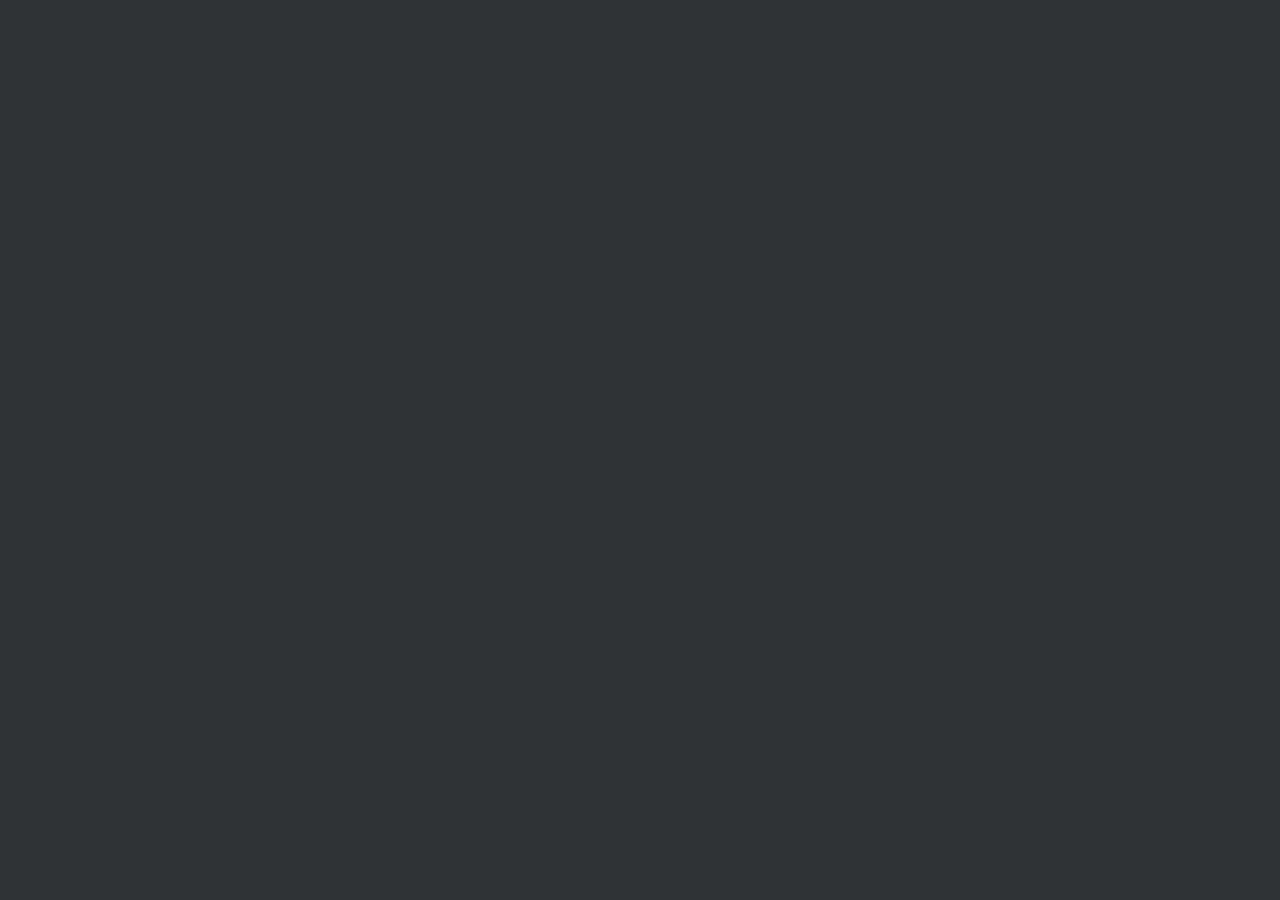
==== 5/index.html @ 3c9c6ffc "Add new file start chapter 5" ====
<!DOCTYPE html>
<html lang="pl">
<head>

	<meta charset="utf-8">
	<title>Philosophia Blog</title>
	<meta name="description" content="Blog na temat ciekawych publikacji z dziedziny filozofii. Omówienie wybranych tekstów najsłynniejszych autorów!">
	<meta name="keywords" content="filozofia, książki, blog, przemyślenia">
	<meta name="author" content="Mortinez Walles">
	
	<meta http-equiv="X-Ua-Compatible" content="IE=edge,chrome=1">
	
	<link rel="stylesheet" href="main.css">
	<link href="https://fonts.googleapis.com/css?family=Open+Sans:400,700&amp;subset=latin-ext" rel="stylesheet">
	
	<!--[if lt IE 9]>
	<script src="//cdnjs.cloudflare.com/ajax/libs/html5shiv/3.7.3/html5shiv.min.js"></script>
	<![endif]-->
	
</head>

<body>



</body>
</html>
---- 5/main.css ----
body
{
	margin: 0;
	background-color: #2F3336;
	color: #efefef;
    font-family: 'Open Sans', sans-serif;
    font-size: 17px;
}
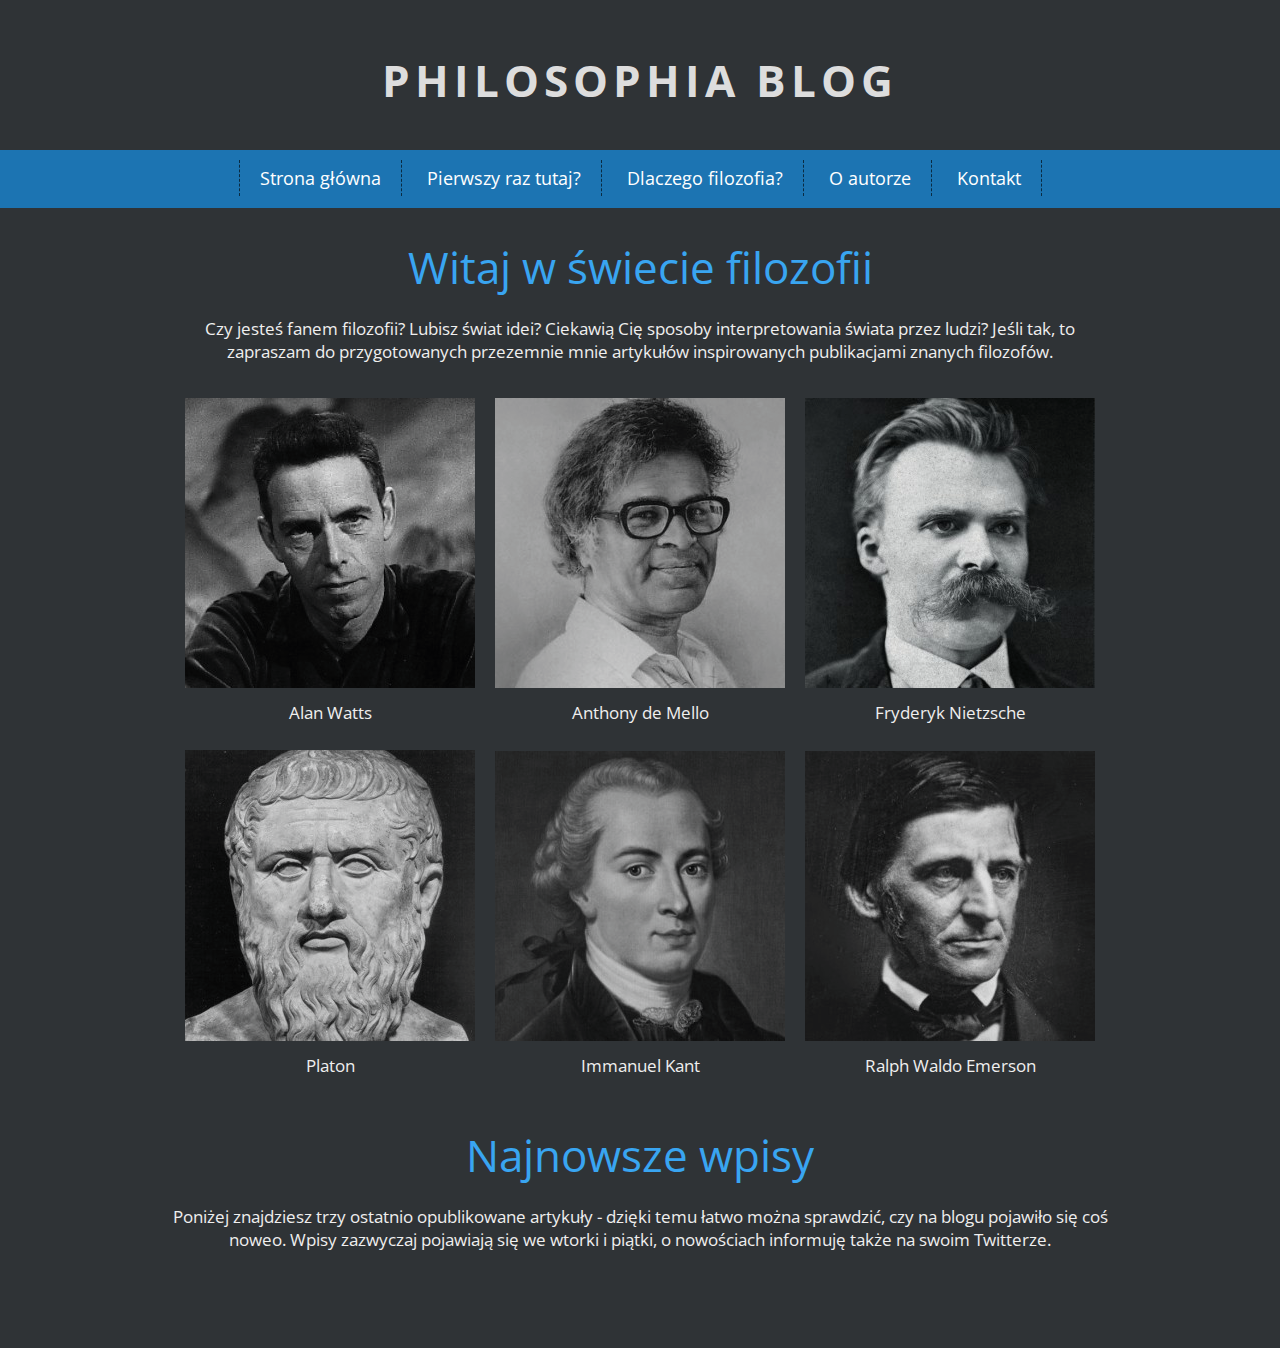
==== commit 3d45c81c: "Creating a blog." ====
--- a/5/index.html
+++ b/5/index.html
@@ -21,7 +21,119 @@
 
 <body>
 
+	<header>
+	
+		<h1 class="logo">Philosophia Blog</h1>
+		
+			<nav>
+				
+				<ul class="menu">
+					<li><a href="#">Strona główna</a></li>
+					<li><a href="#">Pierwszy raz tutaj?</a></li>
+					<li><a href="#">Dlaczego filozofia?</a></li>
+					<li><a href="#">O autorze</a></li>
+					<li><a href="#">Kontakt</a></li>
+				</ul>
+			
+			</nav>
+	
+	</header>
+	
+	<main>
+	
+		<article>
+		
+			<section>
+				
+				<div class="categories">
+				
+					<header>
+					
+						<h1>Witaj w świecie filozofii</h1>
+						<p>Czy jesteś fanem filozofii? Lubisz świat idei? Ciekawią Cię sposoby interpretowania świata przez ludzi? Jeśli tak, to zapraszam do przygotowanych przezemnie mnie artykułów inspirowanych publikacjami znanych filozofów.</p>
+					
+					</haeder>
+					
+					<div class="author">
+					
+						<figure>
+							<a href="#"><img src="img/alan-watts.jpg" alt="Alan Watts"></a>
+							<figcaption>Alan Watts</figcaption>
+						</figure>
+					
+					</div>
+				
+					<div class="author">
+					
+						<figure>
+							<a href="#"><img src="img/de-mello.jpg" alt="Anthony de Mello"></a>
+							<figcaption>Anthony de Mello</figcaption>
+						</figure>
+					
+					</div>
+					
+					<div class="author">
+					
+						<figure>
+							<a href="#"><img src="img/nietzsche.jpg" alt="Fryderyk Nietzsche"></a>
+							<figcaption>Fryderyk Nietzsche</figcaption>
+						</figure>
+					
+					</div>
+					
+					<div class="author">
+					
+						<figure>
+							<a href="#"><img src="img/platon.jpg" alt="Platon"></a>
+							<figcaption>Platon</figcaption>
+						</figure>
+					
+					</div>
+					
+					<div class="author">
+					
+						<figure>
+							<a href="#"><img src="img/kant.jpg" alt="Immanuel Kant"></a>
+							<figcaption>Immanuel Kant</figcaption>
+						</figure>
+					
+					</div>
+					
+					<div class="author">
+					
+						<figure>
+							<a href="#"><img src="img/emerson.jpg" alt="Ralph Waldo Emerson"></a>
+							<figcaption>Ralph Waldo Emerson</figcaption>
+						</figure>
+					
+					</div>
+				
+			</section>
+			
+				<div class="entries">
+				
+					<header>
+					
+						<h1>Najnowsze wpisy</h1>
+						<p>Poniżej znajdziesz trzy ostatnio opublikowane artykuły - dzięki temu łatwo można sprawdzić, czy na blogu pojawiło się coś noweo. Wpisy zazwyczaj pojawiają się we wtorki i piątki, o nowościach informuję także na swoim Twitterze.</p>
+					
+					</haeder>
+				
+				</div>
+			
+			<section>
+			
+			</section>
+			
+			<section>
+			
+			</section>
+		</article>
+		
+	</main>
+	
+	<footer></footer>
+	
+</body>
 
-
-</body>
 </html>--- a/5/main.css
+++ b/5/main.css
@@ -6,3 +6,111 @@
     font-family: 'Open Sans', sans-serif;
     font-size: 17px;
 }
+
+h1.logo
+{
+	font-size: 44px;
+	font-weight: 700;
+	color: #ddd;
+	text-align: center;
+	text-transform: uppercase;
+	letter-spacing: 5px;
+	margin-top: 50px;
+	margin-bottom: 40px;
+}
+
+nav
+{
+	background-color: #1c74b2;
+	text-align: center;
+}
+
+.menu
+{
+	list-style-type: none;
+	margin: 0;
+	padding: 10px;
+	font-size: 18px;
+	min-height: 38px;
+	line-height: 200%;
+}
+
+.menu  > li
+{
+	display: inline-block;
+	padding-left: 20px;
+	padding-right: 20px;
+	border-right: 1px dashed #0a2b42;
+}
+
+.menu  > li:first-child
+{
+	border-left: 1px dashed #0a2b42;
+}
+
+.menu a
+{
+	color: #fff;
+	text-decoration: none;
+}
+
+.menu a:hover
+{
+	color: #0a2b42;
+}
+
+.categories
+{
+	margin-left: auto;
+	margin-right: auto;
+	width: 950px;
+	text-align: center;
+	padding: 0;
+}
+
+h1
+{
+	font-size: 44px;
+	font-weight: 400;
+	color: #39a5f1;
+	margin-bottom: 20px
+}
+
+.author
+{
+	display:inline-block;
+	margin-top: 10px;
+}
+
+.author a
+{
+	opacity: 0.9;
+}
+
+.author a:hover
+{
+	opacity: 1;
+}
+
+figure
+{
+	margin: 8px;
+	padding: 0:
+}
+
+figcaption
+{
+	margin: 8px;
+	padding: 0:
+}
+
+.entries
+{
+	margin-left: auto;
+	margin-right: auto;
+	width: 950px;
+	text-align: center;
+	padding-top: 10px;
+	padding-bottom: 80px;
+	
+}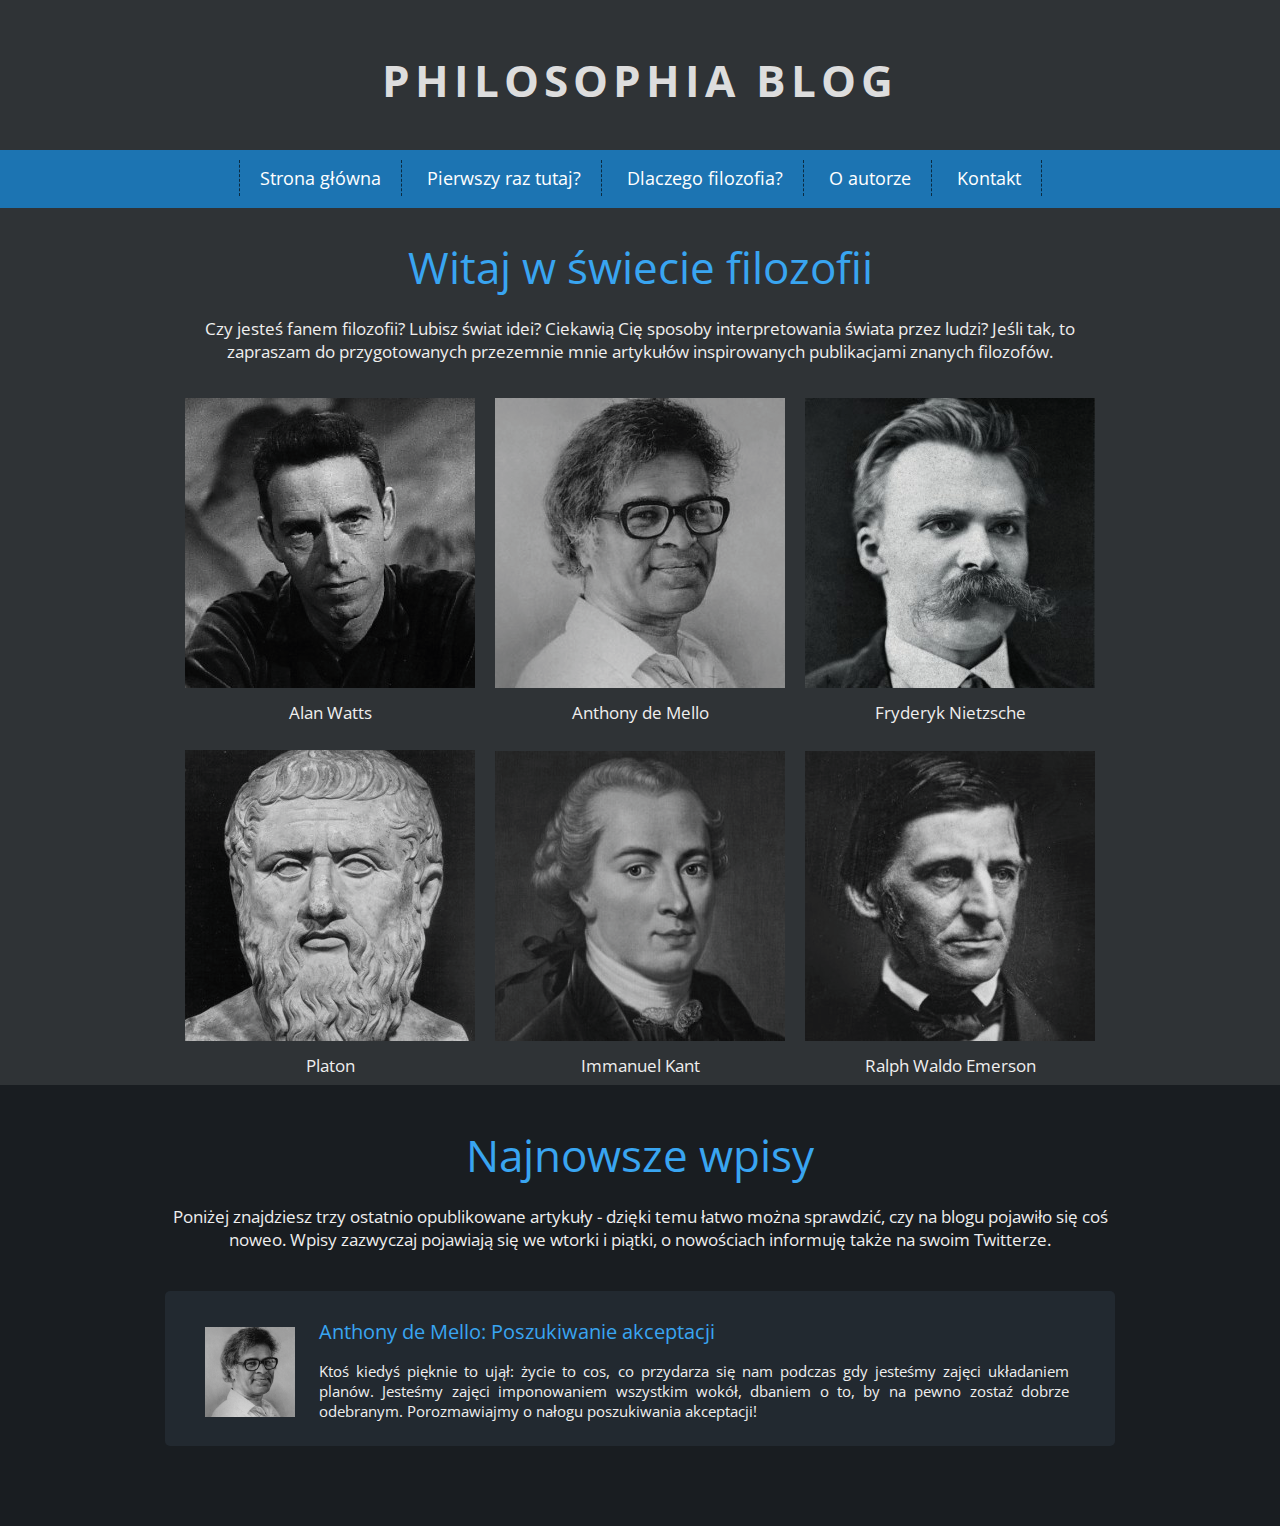
==== commit aef8e736: "Update. New entries, new styles, arranging subsequent tags." ====
--- a/5/index.html
+++ b/5/index.html
@@ -110,6 +110,8 @@
 				
 			</section>
 			
+			<section id="newest">
+			
 				<div class="entries">
 				
 					<header>
@@ -117,12 +119,23 @@
 						<h1>Najnowsze wpisy</h1>
 						<p>Poniżej znajdziesz trzy ostatnio opublikowane artykuły - dzięki temu łatwo można sprawdzić, czy na blogu pojawiło się coś noweo. Wpisy zazwyczaj pojawiają się we wtorki i piątki, o nowościach informuję także na swoim Twitterze.</p>
 					
-					</haeder>
+					</header>
+					
+						<div class= "entry">
+						
+							<div class="entryimg">
+								<img src="img/de-mello.jpg" alt="Anthony de Mello">
+							</div>
+							
+							<div class="entrytxt">
+								<h2>Anthony de Mello: Poszukiwanie akceptacji</h2>
+								<p>Ktoś kiedyś pięknie to ujął: życie to cos, co przydarza się nam podczas gdy jesteśmy zajęci układaniem planów. Jesteśmy zajęci imponowaniem wszystkim wokół, dbaniem o to, by na pewno zostaź dobrze odebranym. Porozmawiajmy o nałogu poszukiwania akceptacji!</p>
+							</div >
+						
+						</div>
 				
 				</div>
-			
-			<section>
-			
+				
 			</section>
 			
 			<section>
--- a/5/main.css
+++ b/5/main.css
@@ -113,4 +113,47 @@
 	padding-top: 10px;
 	padding-bottom: 80px;
 	
+}
+
+#newest
+{
+		background-color: #191d21;
+}
+
+.entry
+{
+	background-color: #222930;
+	padding: 10px;
+	text-align: justify;
+	margin-top: 40px;
+	border-radius: 5px;
+	
+}
+
+.entryimg
+{
+	display: inline-block;
+	margin-left: 30px;
+	width: 110px;
+}
+
+.entryimg img
+{
+	width: 90px;
+	height: 90px;
+
+}
+
+.entrytxt
+{
+	display: inline-block;
+	width: 750px;
+	font-size: 15px;
+}
+
+h2
+{
+	font-size: 20px;
+	font-weight: 400;
+	color: #39a5f1;
 }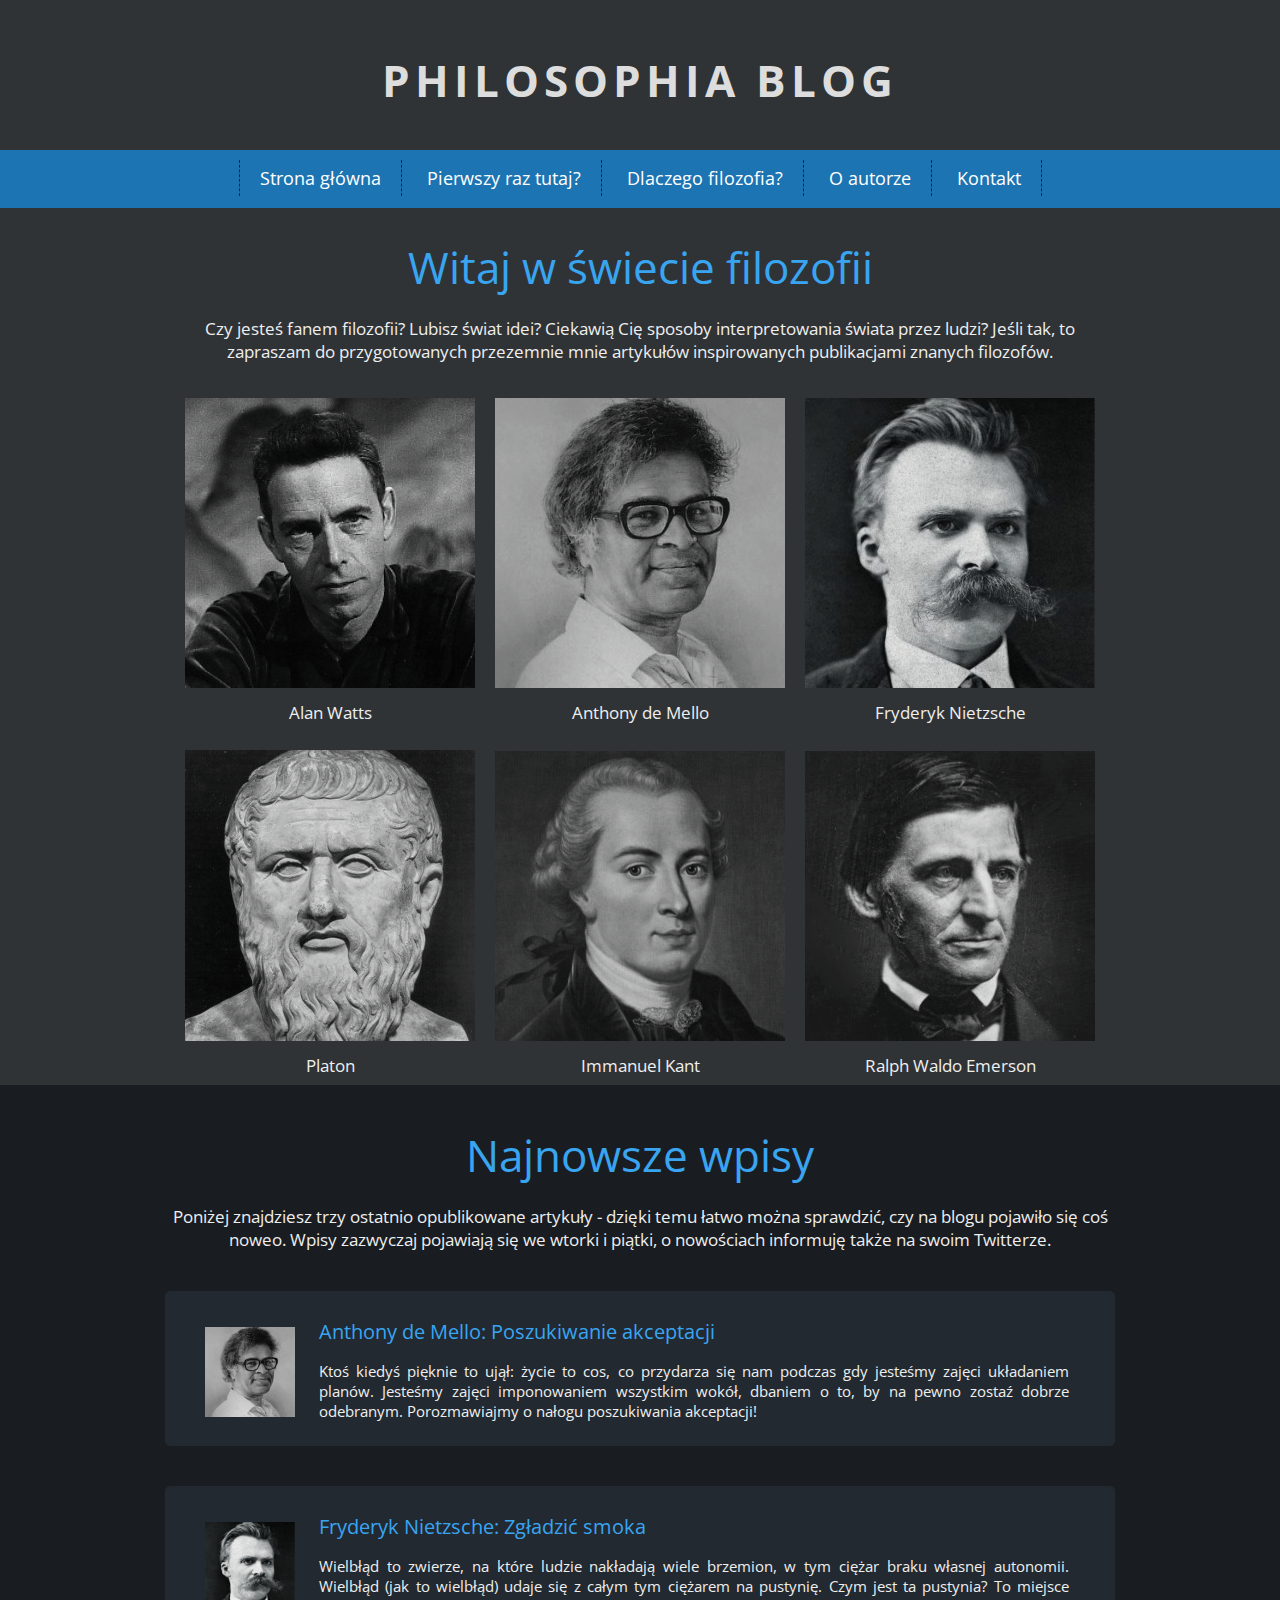
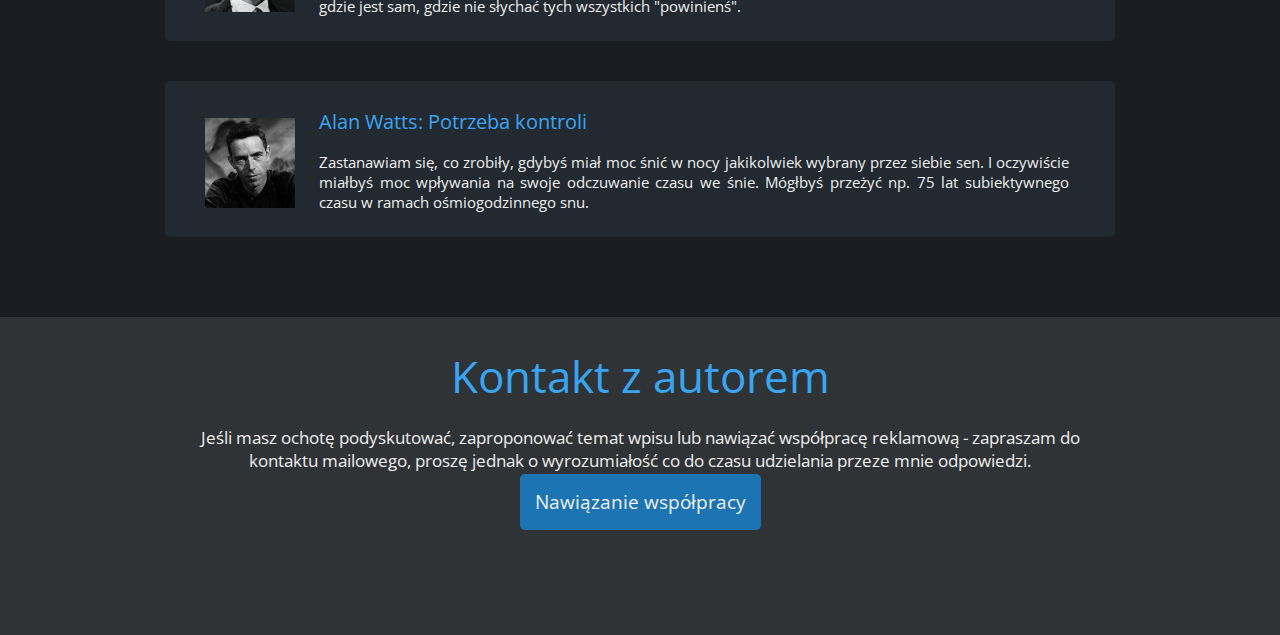
==== commit 38573fe8: "Adding new files for the needs of footer. Content supplement." ====
--- a/5/index.html
+++ b/5/index.html
@@ -126,10 +126,33 @@
 							<div class="entryimg">
 								<img src="img/de-mello.jpg" alt="Anthony de Mello">
 							</div>
-							
 							<div class="entrytxt">
 								<h2>Anthony de Mello: Poszukiwanie akceptacji</h2>
 								<p>Ktoś kiedyś pięknie to ujął: życie to cos, co przydarza się nam podczas gdy jesteśmy zajęci układaniem planów. Jesteśmy zajęci imponowaniem wszystkim wokół, dbaniem o to, by na pewno zostaź dobrze odebranym. Porozmawiajmy o nałogu poszukiwania akceptacji!</p>
+							</div >
+						
+						</div>
+						
+						<div class= "entry">
+						
+							<div class="entryimg">
+								<img src="img/nietzsche.jpg" alt="Fryderyk Nietzsche">
+							</div>
+							<div class="entrytxt">
+								<h2>Fryderyk Nietzsche: Zgładzić smoka</h2>
+								<p>Wielbłąd to zwierze, na które ludzie nakładają wiele brzemion, w tym ciężar braku własnej autonomii. Wielbłąd (jak to wielbłąd) udaje się z całym tym ciężarem na pustynię. Czym jest ta pustynia? To miejsce gdzie jest sam, gdzie nie słychać tych wszystkich "powinienś".</p>
+							</div >
+						
+						</div>
+						
+						<div class= "entry">
+						
+							<div class="entryimg">
+								<img src="img/alan-watts.jpg" alt="Alan Watts">
+							</div>
+							<div class="entrytxt">
+								<h2>Alan Watts: Potrzeba kontroli</h2>
+								<p>Zastanawiam się, co zrobiły, gdybyś miał moc śnić w nocy jakikolwiek wybrany przez siebie sen. I oczywiście miałbyś moc wpływania na swoje odczuwanie czasu we śnie. Mógłbyś przeżyć np. 75 lat subiektywnego czasu w ramach ośmiogodzinnego snu.</p>
 							</div >
 						
 						</div>
@@ -140,6 +163,19 @@
 			
 			<section>
 			
+				<div class="contakt">
+				
+					<header>
+					
+						<h1>Kontakt z autorem</h1>
+						<p>Jeśli masz ochotę podyskutować, zaproponować temat wpisu lub nawiązać współpracę reklamową - zapraszam do kontaktu mailowego, proszę jednak o wyrozumiałość co do czasu udzielania przeze mnie odpowiedzi.</p>
+					
+					</header>
+				
+					<a href="#" class="bluebutton">Nawiązanie współpracy</a>
+					
+				</div>
+				
 			</section>
 		</article>
 		
--- a/5/main.css
+++ b/5/main.css
@@ -156,4 +156,35 @@
 	font-size: 20px;
 	font-weight: 400;
 	color: #39a5f1;
+}
+
+.contakt
+{
+	margin-left: auto;
+	margin-right: auto;
+	width: 950px;
+	text-align: center;
+	padding-bottom: 70px;
+	margin-bottom: 50px;
+}
+
+.contakt p
+{
+	
+}
+
+.bluebutton
+{
+	background-color: #1c74b2;
+	padding: 15px;
+	color: #efefef;
+	font-size :19px;
+	text-decoration: none;
+	border-radius: 5px;
+	min-width: 300px;
+}
+
+.bluebutton:hover
+{
+	background-color: #196499;
 }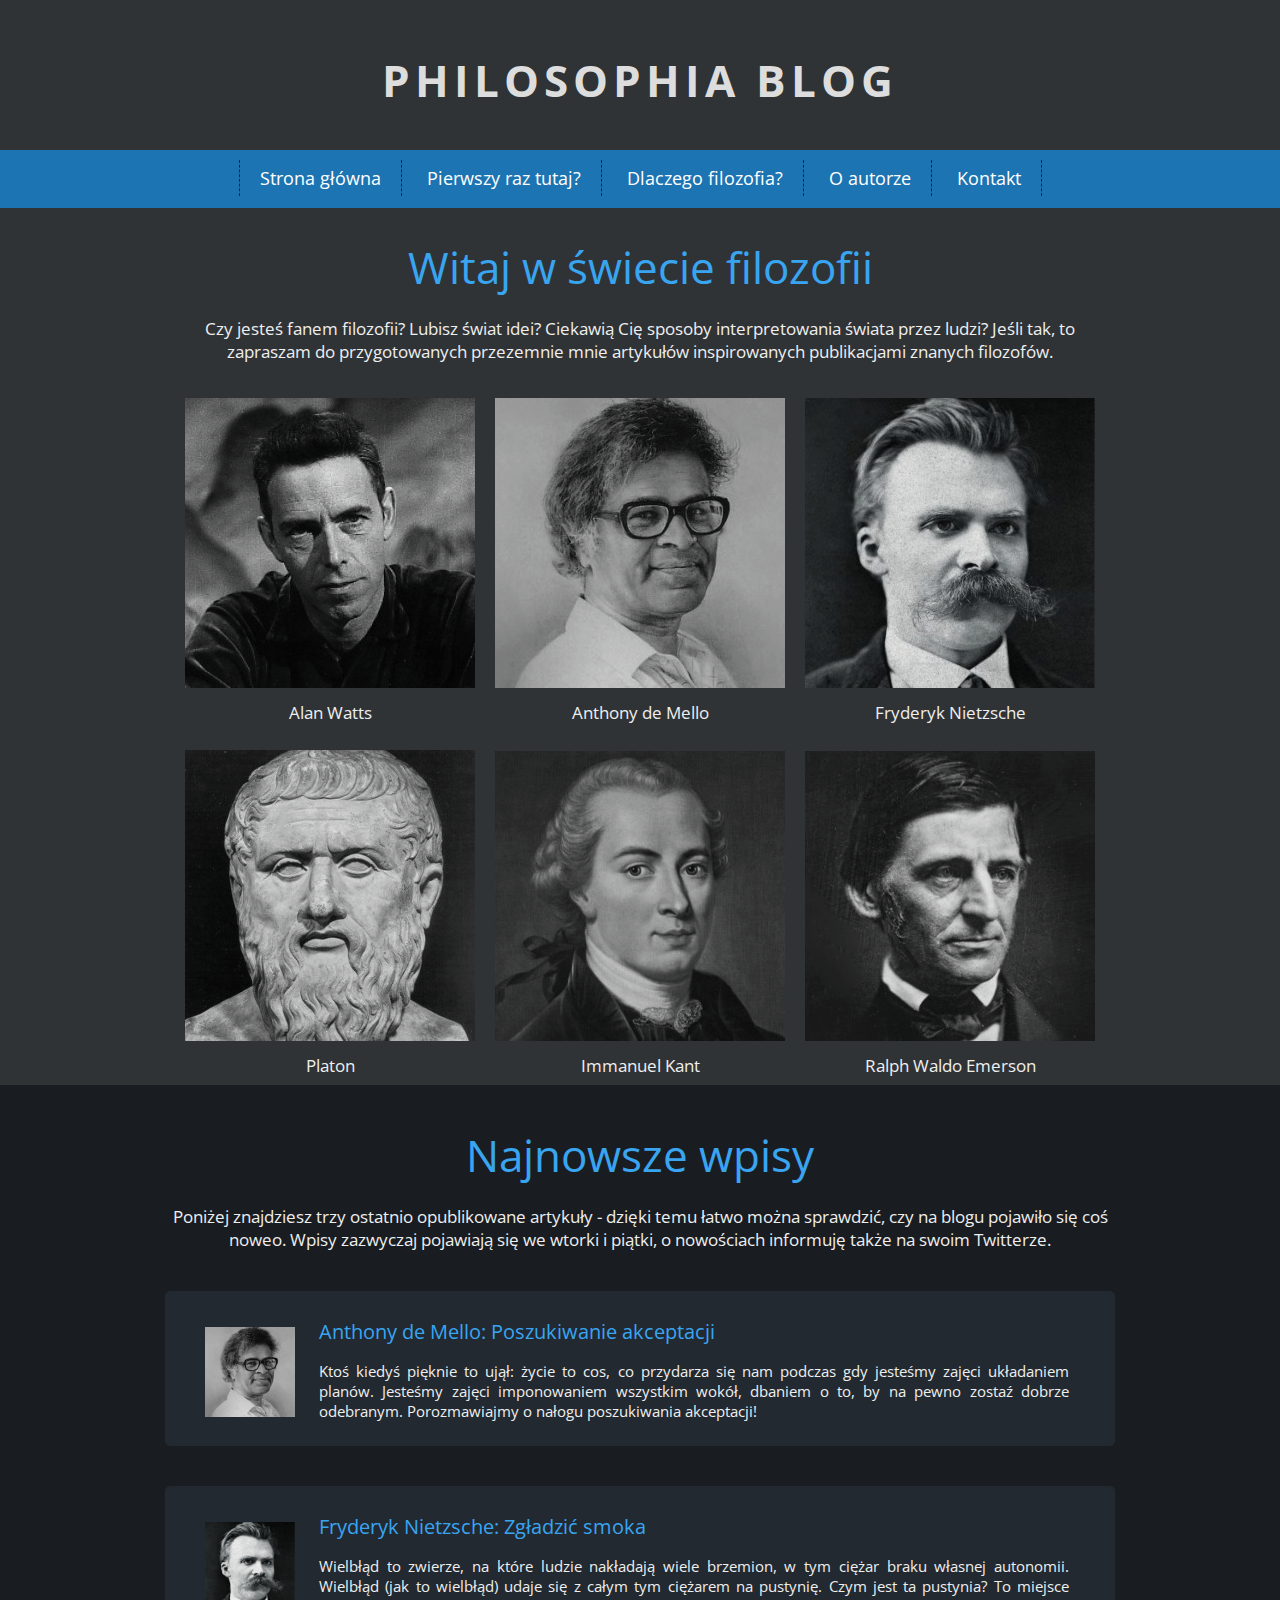
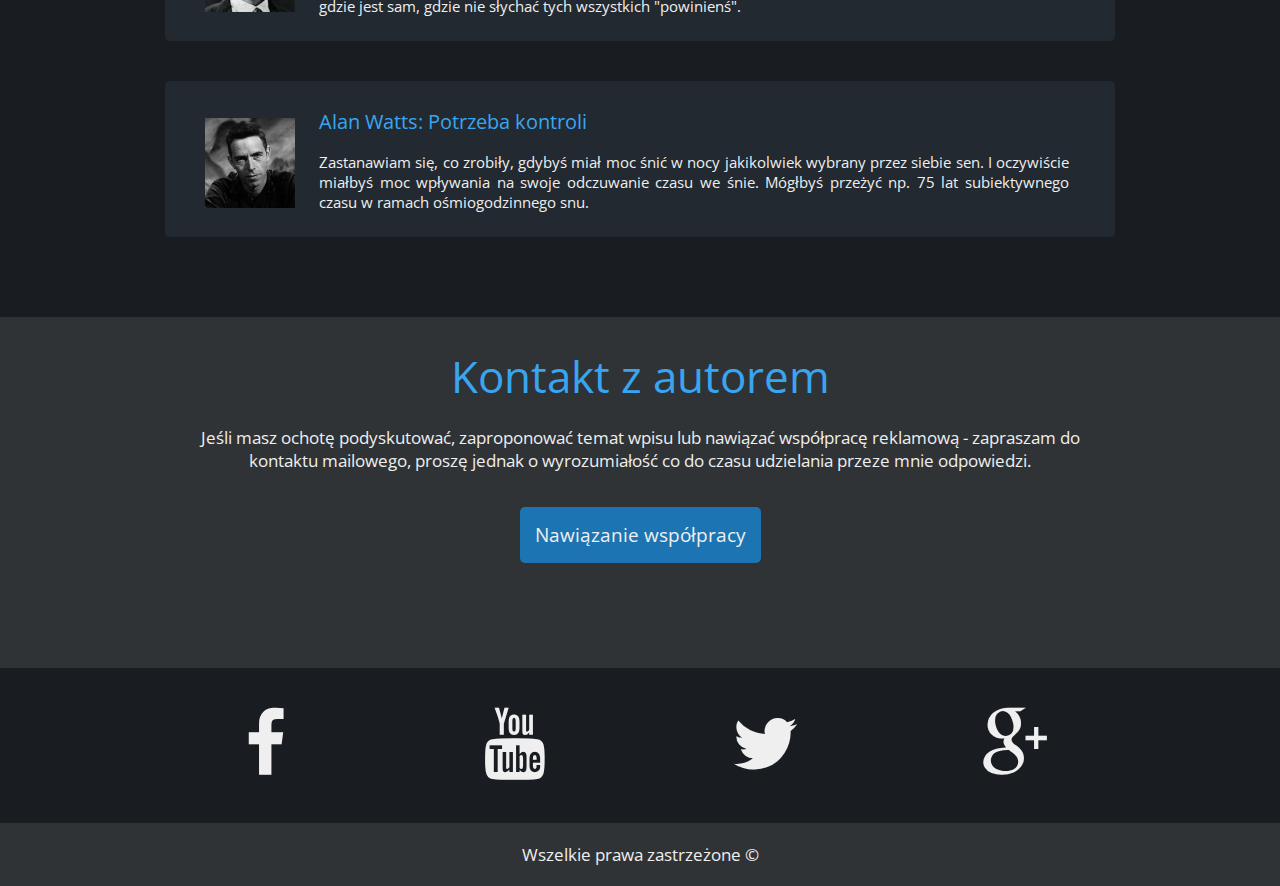
==== commit 8753715d: "Finish lesson 5, create wpis.html" ====
--- a/5/index.html
+++ b/5/index.html
@@ -11,6 +11,7 @@
 	<meta http-equiv="X-Ua-Compatible" content="IE=edge,chrome=1">
 	
 	<link rel="stylesheet" href="main.css">
+	<link rel="stylesheet" href="css/fontello.css">
 	<link href="https://fonts.googleapis.com/css?family=Open+Sans:400,700&amp;subset=latin-ext" rel="stylesheet">
 	
 	<!--[if lt IE 9]>
@@ -25,7 +26,7 @@
 	
 		<h1 class="logo">Philosophia Blog</h1>
 		
-			<nav>
+			<nav id="topnav">
 				
 				<ul class="menu">
 					<li><a href="#">Strona główna</a></li>
@@ -181,7 +182,32 @@
 		
 	</main>
 	
-	<footer></footer>
+	<footer>
+	
+		<div class="socials">
+			<div class="socialdivs">
+				<div class="fb">
+					<i class="icon-facebook"></i>
+				</div>
+				<div class="yt">
+					<i class="icon-youtube"></i>
+				</div>
+				<div class="tw">
+					<i class="icon-twitter"></i>
+				</div>
+				<div class="gplus">
+					<i class="icon-gplus"></i>
+				</div>
+				<div style="clear:both"></div>
+			</div>
+		</div>
+		
+		<div class="info">
+			Wszelkie prawa zastrzeżone &copy;
+		
+		</div>
+	
+	</footer>
 	
 </body>
 
--- a/5/main.css
+++ b/5/main.css
@@ -19,7 +19,7 @@
 	margin-bottom: 40px;
 }
 
-nav
+#topnav
 {
 	background-color: #1c74b2;
 	text-align: center;
@@ -170,7 +170,7 @@
 
 .contakt p
 {
-	
+	margin-bottom: 50px;
 }
 
 .bluebutton
@@ -187,4 +187,120 @@
 .bluebutton:hover
 {
 	background-color: #196499;
+}
+
+.socials
+{
+	width:100%;
+	text-align: center;
+	background-color: #191d21;
+}
+
+.socialdivs
+{
+	width: 1000px;
+	margin-left: auto;
+	margin-right: auto;
+}
+
+.fb
+{
+	width: 250px;
+	height: 155px;
+	float:left;
+}
+
+.fb:hover
+{
+	background-color: #4668b3;
+}
+
+.yt
+{
+	width: 250px;
+	height: 155px;
+	float:left;
+}
+
+.yt:hover
+{
+	background-color: #d94348;
+}
+
+.tw
+{
+	width: 250px;
+	height: 155px;
+	float:left;
+}
+
+.tw:hover
+{
+	background-color: #3095d3;
+}
+
+.gplus
+{
+	width: 250px;
+	height: 155px;
+	float:left;
+}
+
+.gplus:hover
+{
+	background-color: #d95333;
+}
+
+.info
+{
+	margin-left: auto;
+	margin-right: auto;
+	text-align: center;
+	padding: 20px;
+}
+
+.container
+{
+	margin-left: auto;
+	margin-right: auto;
+	width: 1000px;
+	
+}
+
+.west
+{
+	float: left;
+	width: 750px;
+	padding: 20px;
+	text-align: justify;
+}
+
+.east
+{
+	float: left;
+	width: 170px;
+	padding: 20px;
+}
+
+.west h1
+{
+	font-size: 32px;
+	font-weight: 400;
+	color: #39a5f1;
+	margin-bottom: 20px;
+}
+
+.east ul
+{
+	padding-left: 20px;
+}
+
+.east ul > li
+{
+	margin-bottom: 5px;
+}
+
+.east img
+{
+	margin-top: 15px;
 }--- a/5/css/fontello.css
+++ b/5/css/fontello.css
@@ -0,0 +1,60 @@
+@font-face {
+  font-family: 'fontello';
+  src: url('../font/fontello.eot?49170314');
+  src: url('../font/fontello.eot?49170314#iefix') format('embedded-opentype'),
+       url('../font/fontello.woff?49170314') format('woff'),
+       url('../font/fontello.ttf?49170314') format('truetype'),
+       url('../font/fontello.svg?49170314#fontello') format('svg');
+  font-weight: normal;
+  font-style: normal;
+}
+/* Chrome hack: SVG is rendered more smooth in Windozze. 100% magic, uncomment if you need it. */
+/* Note, that will break hinting! In other OS-es font will be not as sharp as it could be */
+/*
+@media screen and (-webkit-min-device-pixel-ratio:0) {
+  @font-face {
+    font-family: 'fontello';
+    src: url('../font/fontello.svg?49170314#fontello') format('svg');
+  }
+}
+*/
+ 
+ [class^="icon-"]:before, [class*=" icon-"]:before {
+  font-family: "fontello";
+  font-style: normal;
+  font-weight: normal;
+  speak: none;
+ 
+  display: inline-block;
+  text-decoration: inherit;
+  width: 1em;
+  margin-right: .2em;
+  text-align: center;
+  /* opacity: .8; */
+ 
+  /* For safety - reset parent styles, that can break glyph codes*/
+  font-variant: normal;
+  text-transform: none;
+ 
+  /* fix buttons height, for twitter bootstrap */
+  line-height: 1em;
+ 
+  /* Animation center compensation - margins should be symmetric */
+  /* remove if not needed */
+  margin-left: .2em;
+ 
+  /* you can be more comfortable with increased icons size */
+  /* font-size: 120%; */
+ 
+  /* Font smoothing. That was taken from TWBS */
+  -webkit-font-smoothing: antialiased;
+  -moz-osx-font-smoothing: grayscale;
+ 
+  /* Uncomment for 3D effect */
+  /* text-shadow: 1px 1px 1px rgba(127, 127, 127, 0.3); */
+}
+ 
+.icon-facebook:before { content: '\e800'; font-size: 72px; margin-top: 40px;} /* '' */
+.icon-youtube:before { content: '\e801'; font-size: 72px; margin-top: 40px;} /* '' */
+.icon-twitter:before { content: '\e802'; font-size: 72px; margin-top: 40px;} /* '' */
+.icon-gplus:before { content: '\e803'; font-size: 72px; margin-top: 40px;} /* '' */